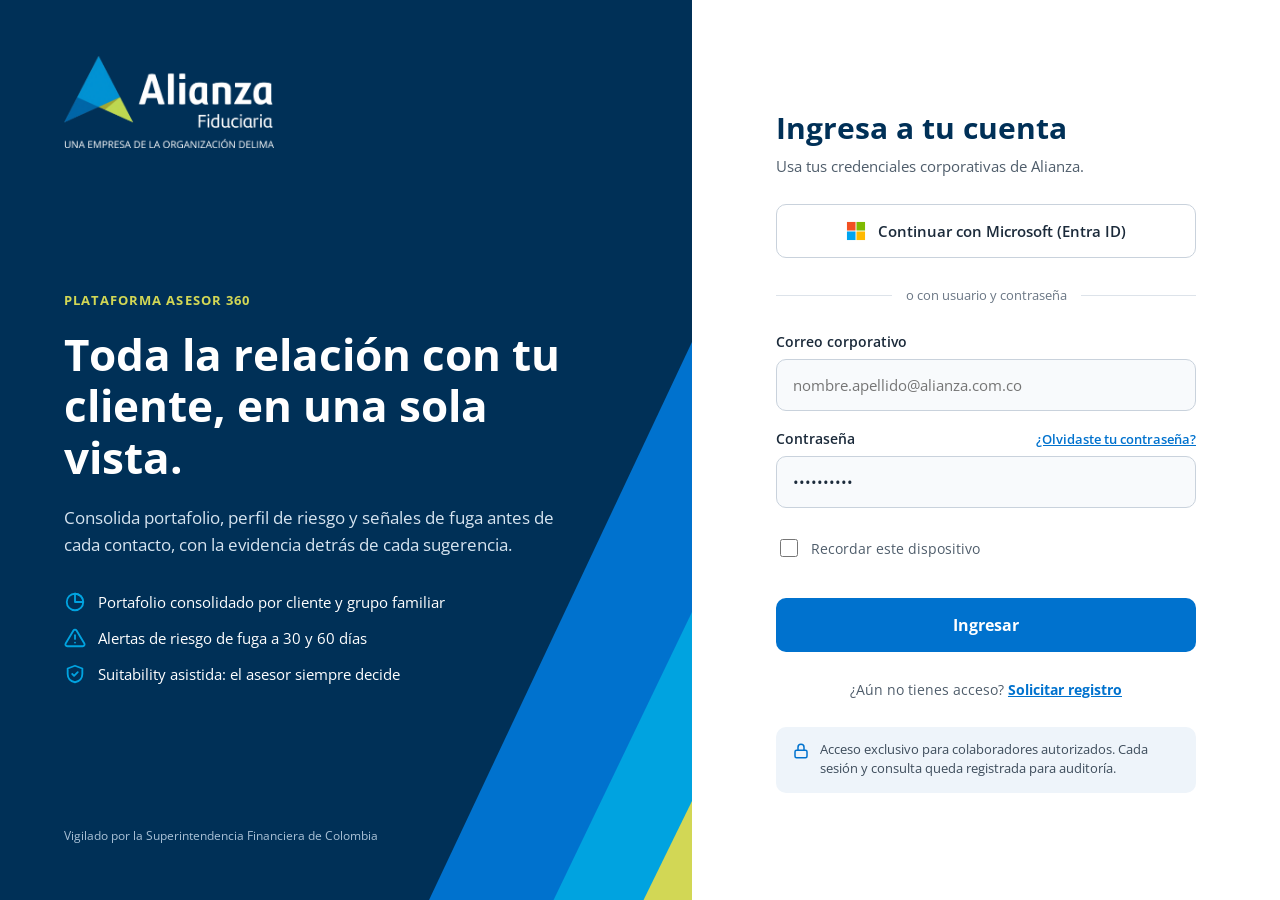
==== index.html @ 8209b7de "add: se agrega la primera version del mockup" ====
<!DOCTYPE html>
<html lang="es"><head>
<meta charset="utf-8">
<meta name="viewport" content="width=device-width, initial-scale=1">
<title>Ingreso · Plataforma Asesor 360</title>
<script src="js/resources.js"></script>
<script src="vendor/dc-runtime.js"></script>
</head>
<body>
<x-dc>
<helmet>
<link rel="preconnect" href="https://fonts.googleapis.com">
<link rel="stylesheet" href="css/fonts.css">
<link rel="stylesheet" href="css/Main.css">
</helmet>
<div style="min-height: 900px; display: flex; flex-wrap: wrap; font-family: 'Open Sans', 'Segoe UI', system-ui, sans-serif; color: #1B2A3A; background: #F4F6F9">

  <section style="flex: 1 1 520px; position: relative; overflow: hidden; background: #003057; color: #FFFFFF; padding: 56px 64px; display: flex; flex-direction: column; justify-content: space-between; gap: 48px; min-height: 560px">
    <div aria-hidden="true" style="position: absolute; inset: 0; background: #0072CE; clip-path: polygon(62% 100%, 100% 38%, 100% 100%)"></div>
    <div aria-hidden="true" style="position: absolute; inset: 0; background: #00A3E0; clip-path: polygon(80% 100%, 100% 68%, 100% 100%)"></div>
    <div aria-hidden="true" style="position: absolute; inset: 0; background: #D2D755; clip-path: polygon(93% 100%, 100% 89%, 100% 100%)"></div>

    <img src="assets/alianza-logo.png" alt="Alianza Fiduciaria" style="position: relative; width: 210px; height: auto">

    <div style="position: relative; display: flex; flex-direction: column; gap: 20px; max-width: 520px">
      <span style="font-size: 13px; font-weight: 700; letter-spacing: 0.08em; text-transform: uppercase; color: #D2D755">Plataforma Asesor 360</span>
      <h1 style="margin: 0; font-size: 44px; line-height: 1.18; font-weight: 700">Toda la relación con tu cliente, en una sola vista.</h1>
      <p style="margin: 0; font-size: 17px; line-height: 1.6; color: #D6E4F0">Consolida portafolio, perfil de riesgo y señales de fuga antes de cada contacto, con la evidencia detrás de cada sugerencia.</p>
      <div style="display: flex; flex-direction: column; gap: 14px; margin-top: 12px">
        <div style="display: flex; gap: 12px; align-items: center; font-size: 15px">
          <svg width="22" height="22" sc-camel-view-box="0 0 24 24" fill="none" stroke="#00A3E0" stroke-width="2" stroke-linecap="round" stroke-linejoin="round" aria-hidden="true"><circle cx="12" cy="12" r="9"></circle><path d="M12 3a9 9 0 0 1 9 9h-9z"></path></svg>
          Portafolio consolidado por cliente y grupo familiar
        </div>
        <div style="display: flex; gap: 12px; align-items: center; font-size: 15px">
          <svg width="22" height="22" sc-camel-view-box="0 0 24 24" fill="none" stroke="#00A3E0" stroke-width="2" stroke-linecap="round" stroke-linejoin="round" aria-hidden="true"><path d="M12 9v4"></path><path d="M12 17h.01"></path><path d="M10.3 3.9 1.8 18a2 2 0 0 0 1.7 3h17a2 2 0 0 0 1.7-3L13.7 3.9a2 2 0 0 0-3.4 0z"></path></svg>
          Alertas de riesgo de fuga a 30 y 60 días
        </div>
        <div style="display: flex; gap: 12px; align-items: center; font-size: 15px">
          <svg width="22" height="22" sc-camel-view-box="0 0 24 24" fill="none" stroke="#00A3E0" stroke-width="2" stroke-linecap="round" stroke-linejoin="round" aria-hidden="true"><path d="M12 3 4 6v6c0 5 3.5 8 8 9 4.5-1 8-4 8-9V6z"></path><path d="m9 12 2 2 4-4"></path></svg>
          Suitability asistida: el asesor siempre decide
        </div>
      </div>
    </div>

    <p style="position: relative; margin: 0; font-size: 12px; color: #A9C1D6">Vigilado por la Superintendencia Financiera de Colombia</p>
  </section>

  <section style="flex: 1 1 480px; display: flex; align-items: center; justify-content: center; padding: 56px 32px; background: #FFFFFF">
    <div style="width: 100%; max-width: 420px; display: flex; flex-direction: column; gap: 28px">
      <div style="display: flex; flex-direction: column; gap: 8px">
        <h2 style="margin: 0; font-size: 30px; font-weight: 700; color: #003057">Ingresa a tu cuenta</h2>
        <p style="margin: 0; font-size: 15px; color: #4F5D6B">Usa tus credenciales corporativas de Alianza.</p>
      </div>

      <a href="pages/Vista360.dc.html" style="display: flex; align-items: center; justify-content: center; gap: 12px; height: 52px; border: 1px solid #C9D2DC; border-radius: 10px; text-decoration: none; color: #1B2A3A; font-size: 15px; font-weight: 600; background: #FFFFFF">
        <svg width="20" height="20" sc-camel-view-box="0 0 21 21" aria-hidden="true"><rect x="1" y="1" width="9" height="9" fill="#F25022"></rect><rect x="11" y="1" width="9" height="9" fill="#7FBA00"></rect><rect x="1" y="11" width="9" height="9" fill="#00A4EF"></rect><rect x="11" y="11" width="9" height="9" fill="#FFB900"></rect></svg>
        Continuar con Microsoft (Entra ID)
      </a>

      <div style="display: flex; align-items: center; gap: 14px; color: #6B7785; font-size: 13px">
        <div style="flex: 1; height: 1px; background: #DDE3EA"></div>o con usuario y contraseña<div style="flex: 1; height: 1px; background: #DDE3EA"></div>
      </div>

      <div style="display: flex; flex-direction: column; gap: 18px">
        <div style="display: flex; flex-direction: column; gap: 8px">
          <label for="usr" style="font-size: 14px; font-weight: 600; color: #1B2A3A">Correo corporativo</label>
          <input id="usr" type="email" placeholder="nombre.apellido@alianza.com.co" style="height: 50px; padding: 0 16px; border: 1px solid #C9D2DC; border-radius: 10px; font-size: 15px; font-family: inherit; color: #1B2A3A; background: #F8FAFC">
        </div>
        <div style="display: flex; flex-direction: column; gap: 8px">
          <div style="display: flex; justify-content: space-between; align-items: baseline">
            <label for="pwd" style="font-size: 14px; font-weight: 600; color: #1B2A3A">Contraseña</label>
            <a href="#" style="font-size: 13px; font-weight: 600">¿Olvidaste tu contraseña?</a>
          </div>
          <input id="pwd" type="password" value="contrasena" style="height: 50px; padding: 0 16px; border: 1px solid #C9D2DC; border-radius: 10px; font-size: 15px; font-family: inherit; color: #1B2A3A; background: #F8FAFC">
        </div>
        <label style="display: flex; align-items: center; gap: 10px; font-size: 14px; color: #4F5D6B; min-height: 44px">
          <input type="checkbox" style="width: 18px; height: 18px; accent-color: #0072CE">
          Recordar este dispositivo
        </label>
      </div>

      <a href="pages/Vista360.dc.html" style="display: flex; align-items: center; justify-content: center; height: 54px; border-radius: 10px; background: #0072CE; color: #FFFFFF; text-decoration: none; font-size: 16px; font-weight: 700">Ingresar</a>

      <p style="margin: 0; text-align: center; font-size: 14px; color: #4F5D6B">¿Aún no tienes acceso? <a href="pages/Registro.dc.html" style="font-weight: 700">Solicitar registro</a></p>

      <div style="display: flex; gap: 10px; align-items: flex-start; padding: 14px 16px; border-radius: 10px; background: #EEF4FA; font-size: 12.5px; line-height: 1.5; color: #3D4C5B">
        <svg width="18" height="18" sc-camel-view-box="0 0 24 24" fill="none" stroke="#0072CE" stroke-width="2" stroke-linecap="round" stroke-linejoin="round" aria-hidden="true" style="flex: none; margin-top: 1px"><rect x="4" y="11" width="16" height="10" rx="2"></rect><path d="M8 11V7a4 4 0 0 1 8 0v4"></path></svg>
        Acceso exclusivo para colaboradores autorizados. Cada sesión y consulta queda registrada para auditoría.
      </div>
    </div>
  </section>
</div>
</x-dc>
<script src="js/Main.js"></script>
<script type="text/x-dc" data-dc-script="" data-props="{&quot;$preview&quot;:{&quot;width&quot;:1440,&quot;height&quot;:900}}">
const Component = window.AppLogic.Main(DCLogic, StreamableLogic, React);
</script>

</body></html>
---- css/fonts.css ----
/* Open Sans — subconjuntos locales (latin, math, symbols) y remotos (Google Fonts). */
/* cyrillic-ext */
@font-face {
  font-family: 'Open Sans';
  font-style: normal;
  font-weight: 400;
  font-stretch: 100%;
  font-display: swap;
  src: url(https://fonts.gstatic.com/s/opensans/v44/memvYaGs126MiZpBA-UvWbX2vVnXBbObj2OVTSKmu1aB.woff2) format('woff2');
  unicode-range: U+0460-052F, U+1C80-1C8A, U+20B4, U+2DE0-2DFF, U+A640-A69F, U+FE2E-FE2F;
}
/* cyrillic */
@font-face {
  font-family: 'Open Sans';
  font-style: normal;
  font-weight: 400;
  font-stretch: 100%;
  font-display: swap;
  src: url(https://fonts.gstatic.com/s/opensans/v44/memvYaGs126MiZpBA-UvWbX2vVnXBbObj2OVTSumu1aB.woff2) format('woff2');
  unicode-range: U+0301, U+0400-045F, U+0490-0491, U+04B0-04B1, U+2116;
}
/* greek-ext */
@font-face {
  font-family: 'Open Sans';
  font-style: normal;
  font-weight: 400;
  font-stretch: 100%;
  font-display: swap;
  src: url(https://fonts.gstatic.com/s/opensans/v44/memvYaGs126MiZpBA-UvWbX2vVnXBbObj2OVTSOmu1aB.woff2) format('woff2');
  unicode-range: U+1F00-1FFF;
}
/* greek */
@font-face {
  font-family: 'Open Sans';
  font-style: normal;
  font-weight: 400;
  font-stretch: 100%;
  font-display: swap;
  src: url(https://fonts.gstatic.com/s/opensans/v44/memvYaGs126MiZpBA-UvWbX2vVnXBbObj2OVTSymu1aB.woff2) format('woff2');
  unicode-range: U+0370-0377, U+037A-037F, U+0384-038A, U+038C, U+038E-03A1, U+03A3-03FF;
}
/* hebrew */
@font-face {
  font-family: 'Open Sans';
  font-style: normal;
  font-weight: 400;
  font-stretch: 100%;
  font-display: swap;
  src: url(https://fonts.gstatic.com/s/opensans/v44/memvYaGs126MiZpBA-UvWbX2vVnXBbObj2OVTS2mu1aB.woff2) format('woff2');
  unicode-range: U+0307-0308, U+0590-05FF, U+200C-2010, U+20AA, U+25CC, U+FB1D-FB4F;
}
/* math */
@font-face {
  font-family: 'Open Sans';
  font-style: normal;
  font-weight: 400;
  font-stretch: 100%;
  font-display: swap;
  src: url("../assets/fonts/opensans-math.woff2") format('woff2');
  unicode-range: U+0302-0303, U+0305, U+0307-0308, U+0310, U+0312, U+0315, U+031A, U+0326-0327, U+032C, U+032F-0330, U+0332-0333, U+0338, U+033A, U+0346, U+034D, U+0391-03A1, U+03A3-03A9, U+03B1-03C9, U+03D1, U+03D5-03D6, U+03F0-03F1, U+03F4-03F5, U+2016-2017, U+2034-2038, U+203C, U+2040, U+2043, U+2047, U+2050, U+2057, U+205F, U+2070-2071, U+2074-209F, U+20D0-20DC, U+20E1, U+20E5-20EF, U+2100-2112, U+2114-2115, U+2117-2121, U+2123-214F, U+2190, U+2192, U+2194-21AE, U+21B0-21E5, U+21F1-21F2, U+21F4-2211, U+2213-2214, U+2216-22FF, U+2308-230B, U+2310, U+2319, U+231C-2321, U+2336-237A, U+237C, U+2395, U+239B-23B7, U+23D0, U+23DC-23E1, U+2474-2475, U+25AF, U+25B3, U+25B7, U+25BD, U+25C1, U+25CA, U+25CC, U+25FB, U+266D-266F, U+27C0-27FF, U+2900-2AFF, U+2B0E-2B11, U+2B30-2B4C, U+2BFE, U+3030, U+FF5B, U+FF5D, U+1D400-1D7FF, U+1EE00-1EEFF;
}
/* symbols */
@font-face {
  font-family: 'Open Sans';
  font-style: normal;
  font-weight: 400;
  font-stretch: 100%;
  font-display: swap;
  src: url("../assets/fonts/opensans-symbols.woff2") format('woff2');
  unicode-range: U+0001-000C, U+000E-001F, U+007F-009F, U+20DD-20E0, U+20E2-20E4, U+2150-218F, U+2190, U+2192, U+2194-2199, U+21AF, U+21E6-21F0, U+21F3, U+2218-2219, U+2299, U+22C4-22C6, U+2300-243F, U+2440-244A, U+2460-24FF, U+25A0-27BF, U+2800-28FF, U+2921-2922, U+2981, U+29BF, U+29EB, U+2B00-2BFF, U+4DC0-4DFF, U+FFF9-FFFB, U+10140-1018E, U+10190-1019C, U+101A0, U+101D0-101FD, U+102E0-102FB, U+10E60-10E7E, U+1D2C0-1D2D3, U+1D2E0-1D37F, U+1F000-1F0FF, U+1F100-1F1AE, U+1F1E6-1F1FF, U+1F30D-1F30F, U+1F315, U+1F31C, U+1F31E, U+1F320-1F32C, U+1F336, U+1F378, U+1F37D, U+1F382, U+1F393-1F39F, U+1F3A7-1F3A8, U+1F3AC-1F3AF, U+1F3C2, U+1F3C4-1F3C6, U+1F3CA-1F3CE, U+1F3D4-1F3E0, U+1F3ED, U+1F3F1-1F3F3, U+1F3F5-1F3F7, U+1F408, U+1F415, U+1F41F, U+1F426, U+1F43F, U+1F441-1F442, U+1F444, U+1F446-1F449, U+1F44C-1F44E, U+1F453, U+1F46A, U+1F47D, U+1F4A3, U+1F4B0, U+1F4B3, U+1F4B9, U+1F4BB, U+1F4BF, U+1F4C8-1F4CB, U+1F4D6, U+1F4DA, U+1F4DF, U+1F4E3-1F4E6, U+1F4EA-1F4ED, U+1F4F7, U+1F4F9-1F4FB, U+1F4FD-1F4FE, U+1F503, U+1F507-1F50B, U+1F50D, U+1F512-1F513, U+1F53E-1F54A, U+1F54F-1F5FA, U+1F610, U+1F650-1F67F, U+1F687, U+1F68D, U+1F691, U+1F694, U+1F698, U+1F6AD, U+1F6B2, U+1F6B9-1F6BA, U+1F6BC, U+1F6C6-1F6CF, U+1F6D3-1F6D7, U+1F6E0-1F6EA, U+1F6F0-1F6F3, U+1F6F7-1F6FC, U+1F700-1F80B, U+1F810-1F847, U+1F850-1F859, U+1F860-1F887, U+1F890-1F8AD, U+1F8B0-1F8BB, U+1F8C0-1F8C1, U+1F8D0-1F8D8, U+1F900-1F90B, U+1F93B, U+1F946, U+1F984, U+1F996, U+1F9E9, U+1FA00-1FA6F, U+1FA70-1FA7C, U+1FA80-1FAC6, U+1FAC8, U+1FACC-1FADD, U+1FADF-1FAEB, U+1FAEF-1FAFA, U+1FB00-1FBFF;
}
/* vietnamese */
@font-face {
  font-family: 'Open Sans';
  font-style: normal;
  font-weight: 400;
  font-stretch: 100%;
  font-display: swap;
  src: url(https://fonts.gstatic.com/s/opensans/v44/memvYaGs126MiZpBA-UvWbX2vVnXBbObj2OVTSCmu1aB.woff2) format('woff2');
  unicode-range: U+0102-0103, U+0110-0111, U+0128-0129, U+0168-0169, U+01A0-01A1, U+01AF-01B0, U+0300-0301, U+0303-0304, U+0308-0309, U+0323, U+0329, U+1EA0-1EF9, U+20AB;
}
/* latin-ext */
@font-face {
  font-family: 'Open Sans';
  font-style: normal;
  font-weight: 400;
  font-stretch: 100%;
  font-display: swap;
  src: url(https://fonts.gstatic.com/s/opensans/v44/memvYaGs126MiZpBA-UvWbX2vVnXBbObj2OVTSGmu1aB.woff2) format('woff2');
  unicode-range: U+0100-02BA, U+02BD-02C5, U+02C7-02CC, U+02CE-02D7, U+02DD-02FF, U+0304, U+0308, U+0329, U+1D00-1DBF, U+1E00-1E9F, U+1EF2-1EFF, U+2020, U+20A0-20AB, U+20AD-20C4, U+2113, U+2C60-2C7F, U+A720-A7FF;
}
/* latin */
@font-face {
  font-family: 'Open Sans';
  font-style: normal;
  font-weight: 400;
  font-stretch: 100%;
  font-display: swap;
  src: url("../assets/fonts/opensans-latin.woff2") format('woff2');
  unicode-range: U+0000-00FF, U+0131, U+0152-0153, U+02BB-02BC, U+02C6, U+02DA, U+02DC, U+0304, U+0308, U+0329, U+2000-206F, U+20AC, U+2122, U+2191, U+2193, U+2212, U+2215, U+FEFF, U+FFFD;
}
/* cyrillic-ext */
@font-face {
  font-family: 'Open Sans';
  font-style: normal;
  font-weight: 600;
  font-stretch: 100%;
  font-display: swap;
  src: url(https://fonts.gstatic.com/s/opensans/v44/memvYaGs126MiZpBA-UvWbX2vVnXBbObj2OVTSKmu1aB.woff2) format('woff2');
  unicode-range: U+0460-052F, U+1C80-1C8A, U+20B4, U+2DE0-2DFF, U+A640-A69F, U+FE2E-FE2F;
}
/* cyrillic */
@font-face {
  font-family: 'Open Sans';
  font-style: normal;
  font-weight: 600;
  font-stretch: 100%;
  font-display: swap;
  src: url(https://fonts.gstatic.com/s/opensans/v44/memvYaGs126MiZpBA-UvWbX2vVnXBbObj2OVTSumu1aB.woff2) format('woff2');
  unicode-range: U+0301, U+0400-045F, U+0490-0491, U+04B0-04B1, U+2116;
}
/* greek-ext */
@font-face {
  font-family: 'Open Sans';
  font-style: normal;
  font-weight: 600;
  font-stretch: 100%;
  font-display: swap;
  src: url(https://fonts.gstatic.com/s/opensans/v44/memvYaGs126MiZpBA-UvWbX2vVnXBbObj2OVTSOmu1aB.woff2) format('woff2');
  unicode-range: U+1F00-1FFF;
}
/* greek */
@font-face {
  font-family: 'Open Sans';
  font-style: normal;
  font-weight: 600;
  font-stretch: 100%;
  font-display: swap;
  src: url(https://fonts.gstatic.com/s/opensans/v44/memvYaGs126MiZpBA-UvWbX2vVnXBbObj2OVTSymu1aB.woff2) format('woff2');
  unicode-range: U+0370-0377, U+037A-037F, U+0384-038A, U+038C, U+038E-03A1, U+03A3-03FF;
}
/* hebrew */
@font-face {
  font-family: 'Open Sans';
  font-style: normal;
  font-weight: 600;
  font-stretch: 100%;
  font-display: swap;
  src: url(https://fonts.gstatic.com/s/opensans/v44/memvYaGs126MiZpBA-UvWbX2vVnXBbObj2OVTS2mu1aB.woff2) format('woff2');
  unicode-range: U+0307-0308, U+0590-05FF, U+200C-2010, U+20AA, U+25CC, U+FB1D-FB4F;
}
/* math */
@font-face {
  font-family: 'Open Sans';
  font-style: normal;
  font-weight: 600;
  font-stretch: 100%;
  font-display: swap;
  src: url("../assets/fonts/opensans-math.woff2") format('woff2');
  unicode-range: U+0302-0303, U+0305, U+0307-0308, U+0310, U+0312, U+0315, U+031A, U+0326-0327, U+032C, U+032F-0330, U+0332-0333, U+0338, U+033A, U+0346, U+034D, U+0391-03A1, U+03A3-03A9, U+03B1-03C9, U+03D1, U+03D5-03D6, U+03F0-03F1, U+03F4-03F5, U+2016-2017, U+2034-2038, U+203C, U+2040, U+2043, U+2047, U+2050, U+2057, U+205F, U+2070-2071, U+2074-209F, U+20D0-20DC, U+20E1, U+20E5-20EF, U+2100-2112, U+2114-2115, U+2117-2121, U+2123-214F, U+2190, U+2192, U+2194-21AE, U+21B0-21E5, U+21F1-21F2, U+21F4-2211, U+2213-2214, U+2216-22FF, U+2308-230B, U+2310, U+2319, U+231C-2321, U+2336-237A, U+237C, U+2395, U+239B-23B7, U+23D0, U+23DC-23E1, U+2474-2475, U+25AF, U+25B3, U+25B7, U+25BD, U+25C1, U+25CA, U+25CC, U+25FB, U+266D-266F, U+27C0-27FF, U+2900-2AFF, U+2B0E-2B11, U+2B30-2B4C, U+2BFE, U+3030, U+FF5B, U+FF5D, U+1D400-1D7FF, U+1EE00-1EEFF;
}
/* symbols */
@font-face {
  font-family: 'Open Sans';
  font-style: normal;
  font-weight: 600;
  font-stretch: 100%;
  font-display: swap;
  src: url("../assets/fonts/opensans-symbols.woff2") format('woff2');
  unicode-range: U+0001-000C, U+000E-001F, U+007F-009F, U+20DD-20E0, U+20E2-20E4, U+2150-218F, U+2190, U+2192, U+2194-2199, U+21AF, U+21E6-21F0, U+21F3, U+2218-2219, U+2299, U+22C4-22C6, U+2300-243F, U+2440-244A, U+2460-24FF, U+25A0-27BF, U+2800-28FF, U+2921-2922, U+2981, U+29BF, U+29EB, U+2B00-2BFF, U+4DC0-4DFF, U+FFF9-FFFB, U+10140-1018E, U+10190-1019C, U+101A0, U+101D0-101FD, U+102E0-102FB, U+10E60-10E7E, U+1D2C0-1D2D3, U+1D2E0-1D37F, U+1F000-1F0FF, U+1F100-1F1AE, U+1F1E6-1F1FF, U+1F30D-1F30F, U+1F315, U+1F31C, U+1F31E, U+1F320-1F32C, U+1F336, U+1F378, U+1F37D, U+1F382, U+1F393-1F39F, U+1F3A7-1F3A8, U+1F3AC-1F3AF, U+1F3C2, U+1F3C4-1F3C6, U+1F3CA-1F3CE, U+1F3D4-1F3E0, U+1F3ED, U+1F3F1-1F3F3, U+1F3F5-1F3F7, U+1F408, U+1F415, U+1F41F, U+1F426, U+1F43F, U+1F441-1F442, U+1F444, U+1F446-1F449, U+1F44C-1F44E, U+1F453, U+1F46A, U+1F47D, U+1F4A3, U+1F4B0, U+1F4B3, U+1F4B9, U+1F4BB, U+1F4BF, U+1F4C8-1F4CB, U+1F4D6, U+1F4DA, U+1F4DF, U+1F4E3-1F4E6, U+1F4EA-1F4ED, U+1F4F7, U+1F4F9-1F4FB, U+1F4FD-1F4FE, U+1F503, U+1F507-1F50B, U+1F50D, U+1F512-1F513, U+1F53E-1F54A, U+1F54F-1F5FA, U+1F610, U+1F650-1F67F, U+1F687, U+1F68D, U+1F691, U+1F694, U+1F698, U+1F6AD, U+1F6B2, U+1F6B9-1F6BA, U+1F6BC, U+1F6C6-1F6CF, U+1F6D3-1F6D7, U+1F6E0-1F6EA, U+1F6F0-1F6F3, U+1F6F7-1F6FC, U+1F700-1F80B, U+1F810-1F847, U+1F850-1F859, U+1F860-1F887, U+1F890-1F8AD, U+1F8B0-1F8BB, U+1F8C0-1F8C1, U+1F8D0-1F8D8, U+1F900-1F90B, U+1F93B, U+1F946, U+1F984, U+1F996, U+1F9E9, U+1FA00-1FA6F, U+1FA70-1FA7C, U+1FA80-1FAC6, U+1FAC8, U+1FACC-1FADD, U+1FADF-1FAEB, U+1FAEF-1FAFA, U+1FB00-1FBFF;
}
/* vietnamese */
@font-face {
  font-family: 'Open Sans';
  font-style: normal;
  font-weight: 600;
  font-stretch: 100%;
  font-display: swap;
  src: url(https://fonts.gstatic.com/s/opensans/v44/memvYaGs126MiZpBA-UvWbX2vVnXBbObj2OVTSCmu1aB.woff2) format('woff2');
  unicode-range: U+0102-0103, U+0110-0111, U+0128-0129, U+0168-0169, U+01A0-01A1, U+01AF-01B0, U+0300-0301, U+0303-0304, U+0308-0309, U+0323, U+0329, U+1EA0-1EF9, U+20AB;
}
/* latin-ext */
@font-face {
  font-family: 'Open Sans';
  font-style: normal;
  font-weight: 600;
  font-stretch: 100%;
  font-display: swap;
  src: url(https://fonts.gstatic.com/s/opensans/v44/memvYaGs126MiZpBA-UvWbX2vVnXBbObj2OVTSGmu1aB.woff2) format('woff2');
  unicode-range: U+0100-02BA, U+02BD-02C5, U+02C7-02CC, U+02CE-02D7, U+02DD-02FF, U+0304, U+0308, U+0329, U+1D00-1DBF, U+1E00-1E9F, U+1EF2-1EFF, U+2020, U+20A0-20AB, U+20AD-20C4, U+2113, U+2C60-2C7F, U+A720-A7FF;
}
/* latin */
@font-face {
  font-family: 'Open Sans';
  font-style: normal;
  font-weight: 600;
  font-stretch: 100%;
  font-display: swap;
  src: url("../assets/fonts/opensans-latin.woff2") format('woff2');
  unicode-range: U+0000-00FF, U+0131, U+0152-0153, U+02BB-02BC, U+02C6, U+02DA, U+02DC, U+0304, U+0308, U+0329, U+2000-206F, U+20AC, U+2122, U+2191, U+2193, U+2212, U+2215, U+FEFF, U+FFFD;
}
/* cyrillic-ext */
@font-face {
  font-family: 'Open Sans';
  font-style: normal;
  font-weight: 700;
  font-stretch: 100%;
  font-display: swap;
  src: url(https://fonts.gstatic.com/s/opensans/v44/memvYaGs126MiZpBA-UvWbX2vVnXBbObj2OVTSKmu1aB.woff2) format('woff2');
  unicode-range: U+0460-052F, U+1C80-1C8A, U+20B4, U+2DE0-2DFF, U+A640-A69F, U+FE2E-FE2F;
}
/* cyrillic */
@font-face {
  font-family: 'Open Sans';
  font-style: normal;
  font-weight: 700;
  font-stretch: 100%;
  font-display: swap;
  src: url(https://fonts.gstatic.com/s/opensans/v44/memvYaGs126MiZpBA-UvWbX2vVnXBbObj2OVTSumu1aB.woff2) format('woff2');
  unicode-range: U+0301, U+0400-045F, U+0490-0491, U+04B0-04B1, U+2116;
}
/* greek-ext */
@font-face {
  font-family: 'Open Sans';
  font-style: normal;
  font-weight: 700;
  font-stretch: 100%;
  font-display: swap;
  src: url(https://fonts.gstatic.com/s/opensans/v44/memvYaGs126MiZpBA-UvWbX2vVnXBbObj2OVTSOmu1aB.woff2) format('woff2');
  unicode-range: U+1F00-1FFF;
}
/* greek */
@font-face {
  font-family: 'Open Sans';
  font-style: normal;
  font-weight: 700;
  font-stretch: 100%;
  font-display: swap;
  src: url(https://fonts.gstatic.com/s/opensans/v44/memvYaGs126MiZpBA-UvWbX2vVnXBbObj2OVTSymu1aB.woff2) format('woff2');
  unicode-range: U+0370-0377, U+037A-037F, U+0384-038A, U+038C, U+038E-03A1, U+03A3-03FF;
}
/* hebrew */
@font-face {
  font-family: 'Open Sans';
  font-style: normal;
  font-weight: 700;
  font-stretch: 100%;
  font-display: swap;
  src: url(https://fonts.gstatic.com/s/opensans/v44/memvYaGs126MiZpBA-UvWbX2vVnXBbObj2OVTS2mu1aB.woff2) format('woff2');
  unicode-range: U+0307-0308, U+0590-05FF, U+200C-2010, U+20AA, U+25CC, U+FB1D-FB4F;
}
/* math */
@font-face {
  font-family: 'Open Sans';
  font-style: normal;
  font-weight: 700;
  font-stretch: 100%;
  font-display: swap;
  src: url("../assets/fonts/opensans-math.woff2") format('woff2');
  unicode-range: U+0302-0303, U+0305, U+0307-0308, U+0310, U+0312, U+0315, U+031A, U+0326-0327, U+032C, U+032F-0330, U+0332-0333, U+0338, U+033A, U+0346, U+034D, U+0391-03A1, U+03A3-03A9, U+03B1-03C9, U+03D1, U+03D5-03D6, U+03F0-03F1, U+03F4-03F5, U+2016-2017, U+2034-2038, U+203C, U+2040, U+2043, U+2047, U+2050, U+2057, U+205F, U+2070-2071, U+2074-209F, U+20D0-20DC, U+20E1, U+20E5-20EF, U+2100-2112, U+2114-2115, U+2117-2121, U+2123-214F, U+2190, U+2192, U+2194-21AE, U+21B0-21E5, U+21F1-21F2, U+21F4-2211, U+2213-2214, U+2216-22FF, U+2308-230B, U+2310, U+2319, U+231C-2321, U+2336-237A, U+237C, U+2395, U+239B-23B7, U+23D0, U+23DC-23E1, U+2474-2475, U+25AF, U+25B3, U+25B7, U+25BD, U+25C1, U+25CA, U+25CC, U+25FB, U+266D-266F, U+27C0-27FF, U+2900-2AFF, U+2B0E-2B11, U+2B30-2B4C, U+2BFE, U+3030, U+FF5B, U+FF5D, U+1D400-1D7FF, U+1EE00-1EEFF;
}
/* symbols */
@font-face {
  font-family: 'Open Sans';
  font-style: normal;
  font-weight: 700;
  font-stretch: 100%;
  font-display: swap;
  src: url("../assets/fonts/opensans-symbols.woff2") format('woff2');
  unicode-range: U+0001-000C, U+000E-001F, U+007F-009F, U+20DD-20E0, U+20E2-20E4, U+2150-218F, U+2190, U+2192, U+2194-2199, U+21AF, U+21E6-21F0, U+21F3, U+2218-2219, U+2299, U+22C4-22C6, U+2300-243F, U+2440-244A, U+2460-24FF, U+25A0-27BF, U+2800-28FF, U+2921-2922, U+2981, U+29BF, U+29EB, U+2B00-2BFF, U+4DC0-4DFF, U+FFF9-FFFB, U+10140-1018E, U+10190-1019C, U+101A0, U+101D0-101FD, U+102E0-102FB, U+10E60-10E7E, U+1D2C0-1D2D3, U+1D2E0-1D37F, U+1F000-1F0FF, U+1F100-1F1AE, U+1F1E6-1F1FF, U+1F30D-1F30F, U+1F315, U+1F31C, U+1F31E, U+1F320-1F32C, U+1F336, U+1F378, U+1F37D, U+1F382, U+1F393-1F39F, U+1F3A7-1F3A8, U+1F3AC-1F3AF, U+1F3C2, U+1F3C4-1F3C6, U+1F3CA-1F3CE, U+1F3D4-1F3E0, U+1F3ED, U+1F3F1-1F3F3, U+1F3F5-1F3F7, U+1F408, U+1F415, U+1F41F, U+1F426, U+1F43F, U+1F441-1F442, U+1F444, U+1F446-1F449, U+1F44C-1F44E, U+1F453, U+1F46A, U+1F47D, U+1F4A3, U+1F4B0, U+1F4B3, U+1F4B9, U+1F4BB, U+1F4BF, U+1F4C8-1F4CB, U+1F4D6, U+1F4DA, U+1F4DF, U+1F4E3-1F4E6, U+1F4EA-1F4ED, U+1F4F7, U+1F4F9-1F4FB, U+1F4FD-1F4FE, U+1F503, U+1F507-1F50B, U+1F50D, U+1F512-1F513, U+1F53E-1F54A, U+1F54F-1F5FA, U+1F610, U+1F650-1F67F, U+1F687, U+1F68D, U+1F691, U+1F694, U+1F698, U+1F6AD, U+1F6B2, U+1F6B9-1F6BA, U+1F6BC, U+1F6C6-1F6CF, U+1F6D3-1F6D7, U+1F6E0-1F6EA, U+1F6F0-1F6F3, U+1F6F7-1F6FC, U+1F700-1F80B, U+1F810-1F847, U+1F850-1F859, U+1F860-1F887, U+1F890-1F8AD, U+1F8B0-1F8BB, U+1F8C0-1F8C1, U+1F8D0-1F8D8, U+1F900-1F90B, U+1F93B, U+1F946, U+1F984, U+1F996, U+1F9E9, U+1FA00-1FA6F, U+1FA70-1FA7C, U+1FA80-1FAC6, U+1FAC8, U+1FACC-1FADD, U+1FADF-1FAEB, U+1FAEF-1FAFA, U+1FB00-1FBFF;
}
/* vietnamese */
@font-face {
  font-family: 'Open Sans';
  font-style: normal;
  font-weight: 700;
  font-stretch: 100%;
  font-display: swap;
  src: url(https://fonts.gstatic.com/s/opensans/v44/memvYaGs126MiZpBA-UvWbX2vVnXBbObj2OVTSCmu1aB.woff2) format('woff2');
  unicode-range: U+0102-0103, U+0110-0111, U+0128-0129, U+0168-0169, U+01A0-01A1, U+01AF-01B0, U+0300-0301, U+0303-0304, U+0308-0309, U+0323, U+0329, U+1EA0-1EF9, U+20AB;
}
/* latin-ext */
@font-face {
  font-family: 'Open Sans';
  font-style: normal;
  font-weight: 700;
  font-stretch: 100%;
  font-display: swap;
  src: url(https://fonts.gstatic.com/s/opensans/v44/memvYaGs126MiZpBA-UvWbX2vVnXBbObj2OVTSGmu1aB.woff2) format('woff2');
  unicode-range: U+0100-02BA, U+02BD-02C5, U+02C7-02CC, U+02CE-02D7, U+02DD-02FF, U+0304, U+0308, U+0329, U+1D00-1DBF, U+1E00-1E9F, U+1EF2-1EFF, U+2020, U+20A0-20AB, U+20AD-20C4, U+2113, U+2C60-2C7F, U+A720-A7FF;
}
/* latin */
@font-face {
  font-family: 'Open Sans';
  font-style: normal;
  font-weight: 700;
  font-stretch: 100%;
  font-display: swap;
  src: url("../assets/fonts/opensans-latin.woff2") format('woff2');
  unicode-range: U+0000-00FF, U+0131, U+0152-0153, U+02BB-02BC, U+02C6, U+02DA, U+02DC, U+0304, U+0308, U+0329, U+2000-206F, U+20AC, U+2122, U+2191, U+2193, U+2212, U+2215, U+FEFF, U+FFFD;
}
/* cyrillic-ext */
@font-face {
  font-family: 'Open Sans';
  font-style: normal;
  font-weight: 800;
  font-stretch: 100%;
  font-display: swap;
  src: url(https://fonts.gstatic.com/s/opensans/v44/memvYaGs126MiZpBA-UvWbX2vVnXBbObj2OVTSKmu1aB.woff2) format('woff2');
  unicode-range: U+0460-052F, U+1C80-1C8A, U+20B4, U+2DE0-2DFF, U+A640-A69F, U+FE2E-FE2F;
}
/* cyrillic */
@font-face {
  font-family: 'Open Sans';
  font-style: normal;
  font-weight: 800;
  font-stretch: 100%;
  font-display: swap;
  src: url(https://fonts.gstatic.com/s/opensans/v44/memvYaGs126MiZpBA-UvWbX2vVnXBbObj2OVTSumu1aB.woff2) format('woff2');
  unicode-range: U+0301, U+0400-045F, U+0490-0491, U+04B0-04B1, U+2116;
}
/* greek-ext */
@font-face {
  font-family: 'Open Sans';
  font-style: normal;
  font-weight: 800;
  font-stretch: 100%;
  font-display: swap;
  src: url(https://fonts.gstatic.com/s/opensans/v44/memvYaGs126MiZpBA-UvWbX2vVnXBbObj2OVTSOmu1aB.woff2) format('woff2');
  unicode-range: U+1F00-1FFF;
}
/* greek */
@font-face {
  font-family: 'Open Sans';
  font-style: normal;
  font-weight: 800;
  font-stretch: 100%;
  font-display: swap;
  src: url(https://fonts.gstatic.com/s/opensans/v44/memvYaGs126MiZpBA-UvWbX2vVnXBbObj2OVTSymu1aB.woff2) format('woff2');
  unicode-range: U+0370-0377, U+037A-037F, U+0384-038A, U+038C, U+038E-03A1, U+03A3-03FF;
}
/* hebrew */
@font-face {
  font-family: 'Open Sans';
  font-style: normal;
  font-weight: 800;
  font-stretch: 100%;
  font-display: swap;
  src: url(https://fonts.gstatic.com/s/opensans/v44/memvYaGs126MiZpBA-UvWbX2vVnXBbObj2OVTS2mu1aB.woff2) format('woff2');
  unicode-range: U+0307-0308, U+0590-05FF, U+200C-2010, U+20AA, U+25CC, U+FB1D-FB4F;
}
/* math */
@font-face {
  font-family: 'Open Sans';
  font-style: normal;
  font-weight: 800;
  font-stretch: 100%;
  font-display: swap;
  src: url("../assets/fonts/opensans-math.woff2") format('woff2');
  unicode-range: U+0302-0303, U+0305, U+0307-0308, U+0310, U+0312, U+0315, U+031A, U+0326-0327, U+032C, U+032F-0330, U+0332-0333, U+0338, U+033A, U+0346, U+034D, U+0391-03A1, U+03A3-03A9, U+03B1-03C9, U+03D1, U+03D5-03D6, U+03F0-03F1, U+03F4-03F5, U+2016-2017, U+2034-2038, U+203C, U+2040, U+2043, U+2047, U+2050, U+2057, U+205F, U+2070-2071, U+2074-209F, U+20D0-20DC, U+20E1, U+20E5-20EF, U+2100-2112, U+2114-2115, U+2117-2121, U+2123-214F, U+2190, U+2192, U+2194-21AE, U+21B0-21E5, U+21F1-21F2, U+21F4-2211, U+2213-2214, U+2216-22FF, U+2308-230B, U+2310, U+2319, U+231C-2321, U+2336-237A, U+237C, U+2395, U+239B-23B7, U+23D0, U+23DC-23E1, U+2474-2475, U+25AF, U+25B3, U+25B7, U+25BD, U+25C1, U+25CA, U+25CC, U+25FB, U+266D-266F, U+27C0-27FF, U+2900-2AFF, U+2B0E-2B11, U+2B30-2B4C, U+2BFE, U+3030, U+FF5B, U+FF5D, U+1D400-1D7FF, U+1EE00-1EEFF;
}
/* symbols */
@font-face {
  font-family: 'Open Sans';
  font-style: normal;
  font-weight: 800;
  font-stretch: 100%;
  font-display: swap;
  src: url("../assets/fonts/opensans-symbols.woff2") format('woff2');
  unicode-range: U+0001-000C, U+000E-001F, U+007F-009F, U+20DD-20E0, U+20E2-20E4, U+2150-218F, U+2190, U+2192, U+2194-2199, U+21AF, U+21E6-21F0, U+21F3, U+2218-2219, U+2299, U+22C4-22C6, U+2300-243F, U+2440-244A, U+2460-24FF, U+25A0-27BF, U+2800-28FF, U+2921-2922, U+2981, U+29BF, U+29EB, U+2B00-2BFF, U+4DC0-4DFF, U+FFF9-FFFB, U+10140-1018E, U+10190-1019C, U+101A0, U+101D0-101FD, U+102E0-102FB, U+10E60-10E7E, U+1D2C0-1D2D3, U+1D2E0-1D37F, U+1F000-1F0FF, U+1F100-1F1AE, U+1F1E6-1F1FF, U+1F30D-1F30F, U+1F315, U+1F31C, U+1F31E, U+1F320-1F32C, U+1F336, U+1F378, U+1F37D, U+1F382, U+1F393-1F39F, U+1F3A7-1F3A8, U+1F3AC-1F3AF, U+1F3C2, U+1F3C4-1F3C6, U+1F3CA-1F3CE, U+1F3D4-1F3E0, U+1F3ED, U+1F3F1-1F3F3, U+1F3F5-1F3F7, U+1F408, U+1F415, U+1F41F, U+1F426, U+1F43F, U+1F441-1F442, U+1F444, U+1F446-1F449, U+1F44C-1F44E, U+1F453, U+1F46A, U+1F47D, U+1F4A3, U+1F4B0, U+1F4B3, U+1F4B9, U+1F4BB, U+1F4BF, U+1F4C8-1F4CB, U+1F4D6, U+1F4DA, U+1F4DF, U+1F4E3-1F4E6, U+1F4EA-1F4ED, U+1F4F7, U+1F4F9-1F4FB, U+1F4FD-1F4FE, U+1F503, U+1F507-1F50B, U+1F50D, U+1F512-1F513, U+1F53E-1F54A, U+1F54F-1F5FA, U+1F610, U+1F650-1F67F, U+1F687, U+1F68D, U+1F691, U+1F694, U+1F698, U+1F6AD, U+1F6B2, U+1F6B9-1F6BA, U+1F6BC, U+1F6C6-1F6CF, U+1F6D3-1F6D7, U+1F6E0-1F6EA, U+1F6F0-1F6F3, U+1F6F7-1F6FC, U+1F700-1F80B, U+1F810-1F847, U+1F850-1F859, U+1F860-1F887, U+1F890-1F8AD, U+1F8B0-1F8BB, U+1F8C0-1F8C1, U+1F8D0-1F8D8, U+1F900-1F90B, U+1F93B, U+1F946, U+1F984, U+1F996, U+1F9E9, U+1FA00-1FA6F, U+1FA70-1FA7C, U+1FA80-1FAC6, U+1FAC8, U+1FACC-1FADD, U+1FADF-1FAEB, U+1FAEF-1FAFA, U+1FB00-1FBFF;
}
/* vietnamese */
@font-face {
  font-family: 'Open Sans';
  font-style: normal;
  font-weight: 800;
  font-stretch: 100%;
  font-display: swap;
  src: url(https://fonts.gstatic.com/s/opensans/v44/memvYaGs126MiZpBA-UvWbX2vVnXBbObj2OVTSCmu1aB.woff2) format('woff2');
  unicode-range: U+0102-0103, U+0110-0111, U+0128-0129, U+0168-0169, U+01A0-01A1, U+01AF-01B0, U+0300-0301, U+0303-0304, U+0308-0309, U+0323, U+0329, U+1EA0-1EF9, U+20AB;
}
/* latin-ext */
@font-face {
  font-family: 'Open Sans';
  font-style: normal;
  font-weight: 800;
  font-stretch: 100%;
  font-display: swap;
  src: url(https://fonts.gstatic.com/s/opensans/v44/memvYaGs126MiZpBA-UvWbX2vVnXBbObj2OVTSGmu1aB.woff2) format('woff2');
  unicode-range: U+0100-02BA, U+02BD-02C5, U+02C7-02CC, U+02CE-02D7, U+02DD-02FF, U+0304, U+0308, U+0329, U+1D00-1DBF, U+1E00-1E9F, U+1EF2-1EFF, U+2020, U+20A0-20AB, U+20AD-20C4, U+2113, U+2C60-2C7F, U+A720-A7FF;
}
/* latin */
@font-face {
  font-family: 'Open Sans';
  font-style: normal;
  font-weight: 800;
  font-stretch: 100%;
  font-display: swap;
  src: url("../assets/fonts/opensans-latin.woff2") format('woff2');
  unicode-range: U+0000-00FF, U+0131, U+0152-0153, U+02BB-02BC, U+02C6, U+02DA, U+02DC, U+0304, U+0308, U+0329, U+2000-206F, U+20AC, U+2122, U+2191, U+2193, U+2212, U+2215, U+FEFF, U+FFFD;
}
---- css/Main.css ----
/* 01 · Login — estilos de la pantalla. */
body{margin:0;background:#F4F6F9}
a{color:#0072CE}a:hover{color:#003057}
input:focus{outline:2px solid #00A3E0;outline-offset:1px}
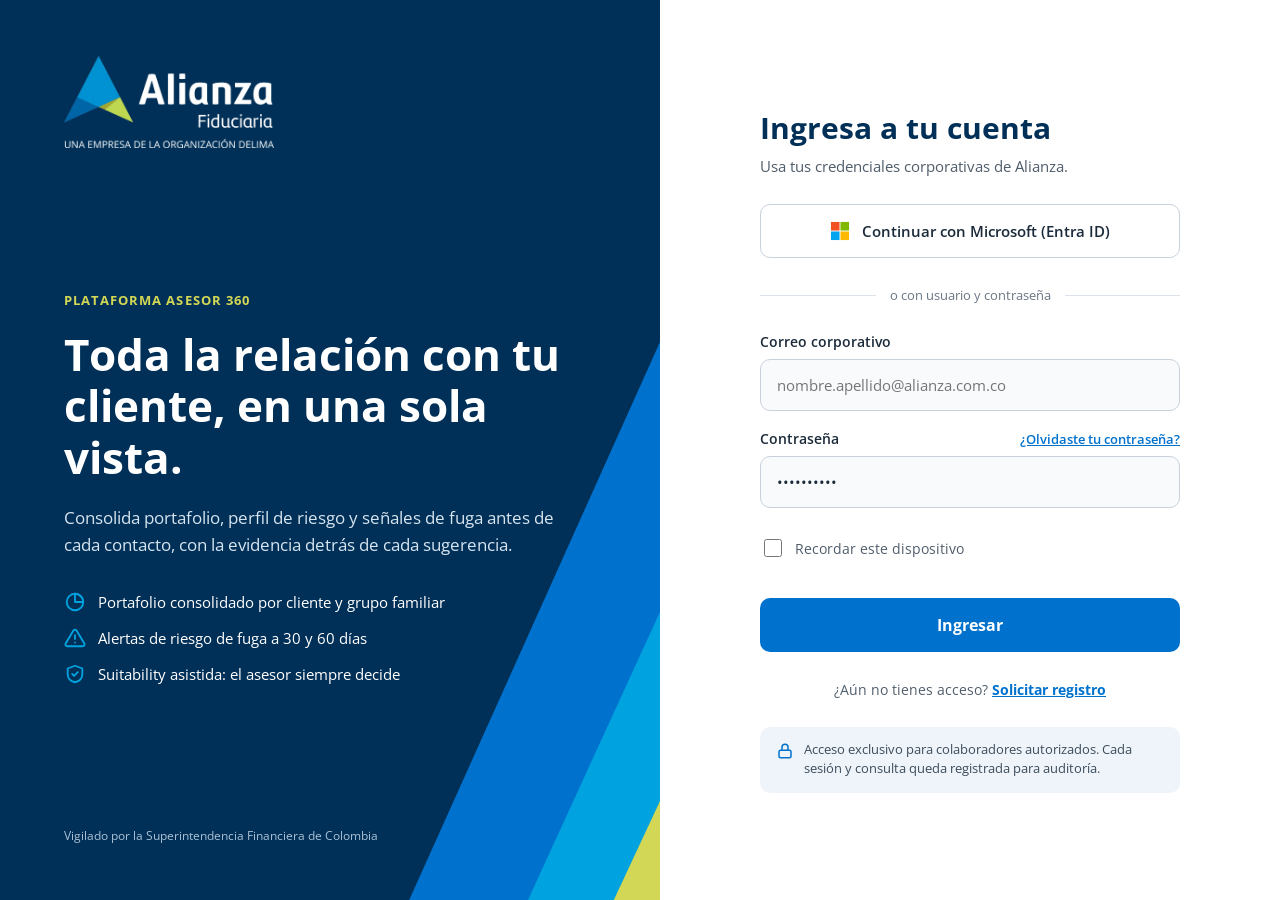
==== commit 58081c68: "fix: contenido a ancho completo, login sin margen vertical y menús responsive" ====
--- a/index.html
+++ b/index.html
@@ -3,6 +3,11 @@
 <meta charset="utf-8">
 <meta name="viewport" content="width=device-width, initial-scale=1">
 <title>Ingreso · Plataforma Asesor 360</title>
+<link rel="icon" href="assets/favicon.ico" sizes="any">
+<link rel="icon" href="assets/favicon-32.png" type="image/png">
+<link rel="apple-touch-icon" href="assets/favicon-180.png">
+<script src="js/feature-flags.js"></script>
+<script src="js/dev-panel.js"></script>
 <script src="js/resources.js"></script>
 <script src="vendor/dc-runtime.js"></script>
 </head>
@@ -13,9 +18,9 @@
 <link rel="stylesheet" href="css/fonts.css">
 <link rel="stylesheet" href="css/Main.css">
 </helmet>
-<div style="min-height: 900px; display: flex; flex-wrap: wrap; font-family: 'Open Sans', 'Segoe UI', system-ui, sans-serif; color: #1B2A3A; background: #F4F6F9">
+<div class="login" style="min-height: 100vh; display: flex; flex-wrap: wrap; font-family: 'Open Sans', 'Segoe UI', system-ui, sans-serif; color: #1B2A3A; background: #F4F6F9">
 
-  <section style="flex: 1 1 520px; position: relative; overflow: hidden; background: #003057; color: #FFFFFF; padding: 56px 64px; display: flex; flex-direction: column; justify-content: space-between; gap: 48px; min-height: 560px">
+  <section class="login-hero" style="flex: 1 1 520px; position: relative; overflow: hidden; background: #003057; color: #FFFFFF; padding: 56px 64px; display: flex; flex-direction: column; justify-content: space-between; gap: 48px; min-height: 560px">
     <div aria-hidden="true" style="position: absolute; inset: 0; background: #0072CE; clip-path: polygon(62% 100%, 100% 38%, 100% 100%)"></div>
     <div aria-hidden="true" style="position: absolute; inset: 0; background: #00A3E0; clip-path: polygon(80% 100%, 100% 68%, 100% 100%)"></div>
     <div aria-hidden="true" style="position: absolute; inset: 0; background: #D2D755; clip-path: polygon(93% 100%, 100% 89%, 100% 100%)"></div>
@@ -45,14 +50,14 @@
     <p style="position: relative; margin: 0; font-size: 12px; color: #A9C1D6">Vigilado por la Superintendencia Financiera de Colombia</p>
   </section>
 
-  <section style="flex: 1 1 480px; display: flex; align-items: center; justify-content: center; padding: 56px 32px; background: #FFFFFF">
+  <section class="login-form" style="flex: 1 1 480px; display: flex; align-items: center; justify-content: center; padding: 56px 32px; background: #FFFFFF">
     <div style="width: 100%; max-width: 420px; display: flex; flex-direction: column; gap: 28px">
       <div style="display: flex; flex-direction: column; gap: 8px">
         <h2 style="margin: 0; font-size: 30px; font-weight: 700; color: #003057">Ingresa a tu cuenta</h2>
         <p style="margin: 0; font-size: 15px; color: #4F5D6B">Usa tus credenciales corporativas de Alianza.</p>
       </div>
 
-      <a href="pages/Vista360.dc.html" style="display: flex; align-items: center; justify-content: center; gap: 12px; height: 52px; border: 1px solid #C9D2DC; border-radius: 10px; text-decoration: none; color: #1B2A3A; font-size: 15px; font-weight: 600; background: #FFFFFF">
+      <a href="pages/Cartera.dc.html" style="display: flex; align-items: center; justify-content: center; gap: 12px; height: 52px; border: 1px solid #C9D2DC; border-radius: 10px; text-decoration: none; color: #1B2A3A; font-size: 15px; font-weight: 600; background: #FFFFFF">
         <svg width="20" height="20" sc-camel-view-box="0 0 21 21" aria-hidden="true"><rect x="1" y="1" width="9" height="9" fill="#F25022"></rect><rect x="11" y="1" width="9" height="9" fill="#7FBA00"></rect><rect x="1" y="11" width="9" height="9" fill="#00A4EF"></rect><rect x="11" y="11" width="9" height="9" fill="#FFB900"></rect></svg>
         Continuar con Microsoft (Entra ID)
       </a>
@@ -79,7 +84,7 @@
         </label>
       </div>
 
-      <a href="pages/Vista360.dc.html" style="display: flex; align-items: center; justify-content: center; height: 54px; border-radius: 10px; background: #0072CE; color: #FFFFFF; text-decoration: none; font-size: 16px; font-weight: 700">Ingresar</a>
+      <a href="pages/Cartera.dc.html" style="display: flex; align-items: center; justify-content: center; height: 54px; border-radius: 10px; background: #0072CE; color: #FFFFFF; text-decoration: none; font-size: 16px; font-weight: 700">Ingresar</a>
 
       <p style="margin: 0; text-align: center; font-size: 14px; color: #4F5D6B">¿Aún no tienes acceso? <a href="pages/Registro.dc.html" style="font-weight: 700">Solicitar registro</a></p>
 
--- a/css/Main.css
+++ b/css/Main.css
@@ -2,3 +2,15 @@
 body{margin:0;background:#F4F6F9}
 a{color:#0072CE}a:hover{color:#003057}
 input:focus{outline:2px solid #00A3E0;outline-offset:1px}
+
+/* El login ocupa exactamente la altura de la ventana (sin franja vacía
+   debajo) y en pantallas angostas apila los dos paneles. */
+html,body{height:100%}
+.login{min-height:100vh}
+.login-hero,.login-form{min-height:100vh;box-sizing:border-box}
+@media (max-width:1000px){
+  .login-hero,.login-form{min-height:0 !important}
+  .login-hero{padding:32px 24px !important;gap:28px !important}
+  .login-hero h1{font-size:30px !important}
+  .login-form{padding:32px 20px 48px !important}
+}
